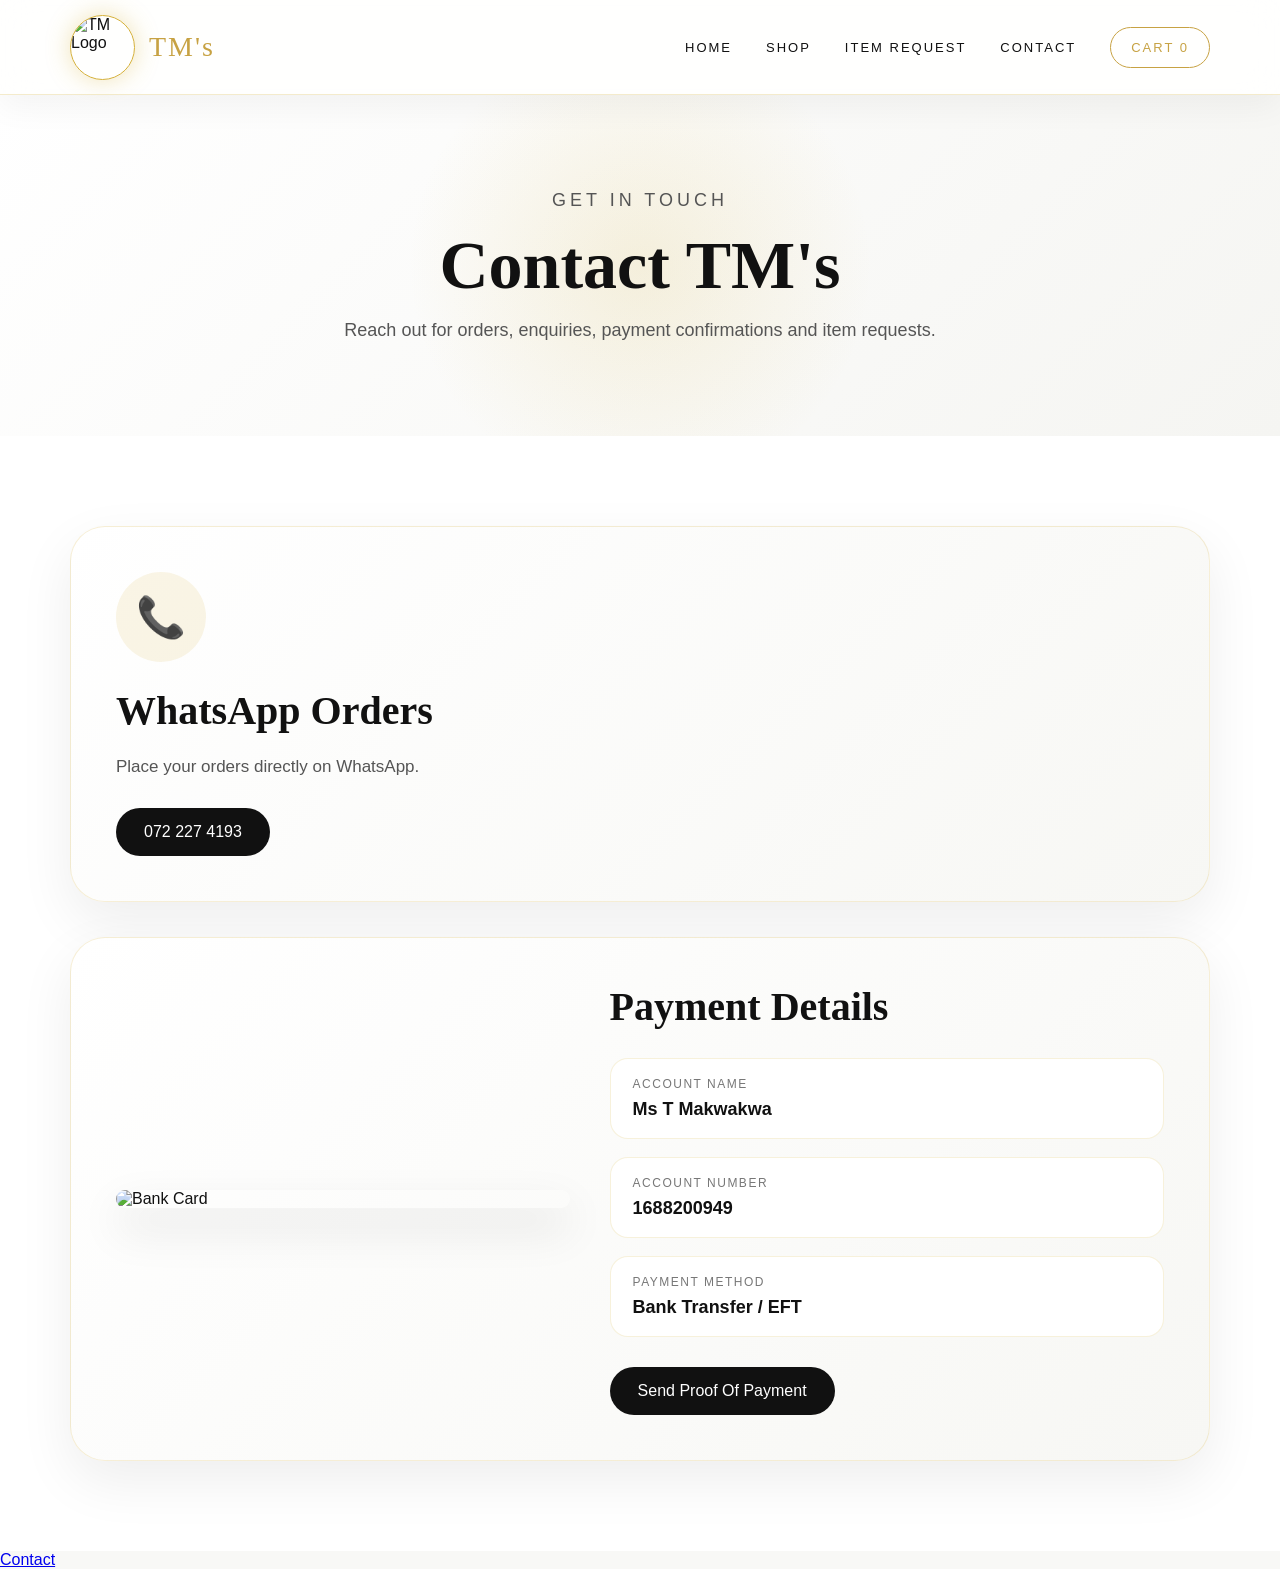
==== contact.html @ 7e1425c6 "Add files via upload" ====
<!DOCTYPE html>
<html lang="en">
<head>
  <meta charset="UTF-8" />
  <meta name="viewport" content="width=device-width, initial-scale=1.0" />
  <title>Contact | TM's Perfume Paradise</title>
  <link rel="stylesheet" href="style.css" />
</head>
<body>

  <nav class="navbar">
    <div class="logo">
      <img src="assets/logo.png" alt="TM Logo">
      <span>TM's</span>
    </div>

    <ul class="nav-links">
      <li><a href="index.html">Home</a></li>

      <li class="dropdown">
        <a href="#">Shop</a>
        <ul class="dropdown-menu">
          <li><a href="shop.html">Skin Care</a></li>
          <li><a href="villa.html">Villa</a></li>
          <li><a href="mscents.html">M-scents</a></li>
          <li><a href="fine-fragrances.html">Fine Fragrances</a></li>
          <li><a href="dubai.html">Dubai Scents</a></li>
        </ul>
      </li>

      <li><a href="item-request.html">Item Request</a></li>
      <li><a href="contact.html">Contact</a></li>
      <li><a class="cart-btn" href="cart.html">Cart <span id="cart-count">0</span></a></li>
    </ul>
  </nav>

  <section class="contact-hero">
    <p class="section-tag">Get In Touch</p>
    <h1>Contact TM's</h1>
    <p>
      Reach out for orders, enquiries, payment confirmations and item requests.
    </p>
  </section>

  <section class="contact-section">

    <div class="contact-grid">

      <div class="contact-card">
        <div class="contact-icon">📞</div>
        <h2>WhatsApp Orders</h2>
        <p>
          Place your orders directly on WhatsApp.
        </p>

        <a href="https://wa.me/27722274193" target="_blank">
          072 227 4193
        </a>
      </div>

      <div class="contact-card payment-card">
        <img src="assets/card.png" alt="Bank Card">

        <div class="payment-info">
          <h2>Payment Details</h2>

          <div class="payment-detail">
            <span>Account Name</span>
            <strong>Ms T Makwakwa</strong>
          </div>

          <div class="payment-detail">
            <span>Account Number</span>
            <strong>1688200949</strong>
          </div>

          <div class="payment-detail">
            <span>Payment Method</span>
            <strong>Bank Transfer / EFT</strong>
          </div>

          <a href="https://wa.me/27722274193" target="_blank" class="payment-btn">
            Send Proof Of Payment
          </a>
        </div>
      </div>

    </div>

  </section>

  <script src="script.js"></script>
</body>
</html>
<a href="contact.html">Contact</a>
---- style.css ----
*{
  margin: 0;
  padding: 0;
  box-sizing: border-box;
}

body{
  background: #f8f8f6;
  color: #111;
  font-family: Arial, Helvetica, sans-serif;
  overflow-x: hidden;
}

/* NAVBAR */

.navbar{
  height: 95px;
  padding: 0 70px;
  display: flex;
  justify-content: space-between;
  align-items: center;
  background: rgba(255,255,255,0.88);
  backdrop-filter: blur(18px);
  border-bottom: 1px solid rgba(212,175,55,0.25);
  position: sticky;
  top: 0;
  z-index: 1000;
  box-shadow: 0 10px 35px rgba(0,0,0,0.05);
}

.logo{
  display: flex;
  align-items: center;
  gap: 14px;
}

.logo img{
  height: 65px;
  width: 65px;
  object-fit: cover;
  border-radius: 50%;
  border: 1px solid #d4af37;
  box-shadow: 0 0 25px rgba(212,175,55,0.35);
}

.logo span{
  font-family: Georgia, serif;
  font-size: 28px;
  color: #c7a243;
  letter-spacing: 2px;
}

.nav-links{
  list-style: none;
  display: flex;
  align-items: center;
  gap: 34px;
}

.nav-links li{
  position: relative;
}

.nav-links a{
  color: #111;
  text-decoration: none;
  font-size: 13px;
  letter-spacing: 2px;
  text-transform: uppercase;
  transition: 0.3s;
}

.nav-links a:hover{
  color: #c7a243;
}

.nav-links a::after{
  content: "";
  width: 0;
  height: 1px;
  background: #c7a243;
  position: absolute;
  left: 0;
  bottom: -8px;
  transition: 0.3s;
}

.nav-links a:hover::after{
  width: 100%;
}

.cart-btn{
  border: 1px solid #c7a243;
  padding: 12px 20px;
  border-radius: 30px;
  color: #c7a243 !important;
}

.cart-btn:hover{
  background: #c7a243;
  color: white !important;
}

/* DROPDOWN */

.dropdown{
  position: relative;
  padding: 30px 0;
}

.dropdown > a{
  display: inline-block;
}

.dropdown-menu{
  position: absolute;
  top: 85px;
  left: 0;
  width: 240px;

  background: rgba(255,255,255,0.98);
  list-style: none;

  border: 1px solid rgba(212,175,55,0.25);
  border-radius: 18px;

  overflow: hidden;

  box-shadow: 0 20px 45px rgba(0,0,0,0.12);

  opacity: 0;
  visibility: hidden;
  transform: translateY(10px);

  transition: 0.3s;
  z-index: 999;
}

.dropdown-menu li{
  border-bottom: 1px solid rgba(0,0,0,0.06);
}

.dropdown-menu li:last-child{
  border-bottom: none;
}

.dropdown-menu li a{
  display: block;
  padding: 16px 20px;
  color: #111;
  font-size: 13px;
  letter-spacing: 1px;
}

.dropdown-menu li:hover{
  background: #c7a243;
}

.dropdown-menu li:hover a{
  color: white;
}

/* FIXED HOVER */

.dropdown:hover .dropdown-menu{
  opacity: 1;
  visibility: visible;
  transform: translateY(0);
}

/* HERO */

.hero{
  min-height: 88vh;
  padding: 70px;
  display: grid;
  grid-template-columns: 1.1fr 0.9fr;
  align-items: center;
  position: relative;
  overflow: hidden;
  background:
    radial-gradient(circle at 75% 40%, rgba(212,175,55,0.13), transparent 30%),
    linear-gradient(135deg, #ffffff 0%, #f6f6f4 60%, #ecebe7 100%);
}

.hero::before{
  content: "TM";
  position: absolute;
  right: -40px;
  bottom: -120px;
  font-size: 360px;
  font-family: Georgia, serif;
  color: rgba(0,0,0,0.03);
  z-index: 0;
}

.gold-blur{
  position: absolute;
  width: 360px;
  height: 360px;
  background: rgba(212,175,55,0.16);
  filter: blur(120px);
  left: -80px;
  top: 160px;
}

.hero-content{
  position: relative;
  z-index: 2;
  animation: fadeUp 1s ease;
}

.small-title{
  color: #c7a243;
  letter-spacing: 4px;
  text-transform: uppercase;
  font-size: 13px;
  margin-bottom: 22px;
}

.hero h1{
  font-family: Georgia, serif;
  font-size: 78px;
  line-height: 0.98;
  margin-bottom: 28px;
  color: #111;
}

.hero-text{
  max-width: 560px;
  color: #555;
  font-size: 18px;
  line-height: 1.8;
  margin-bottom: 38px;
}

.hero-buttons{
  display: flex;
  gap: 18px;
  flex-wrap: wrap;
}

.primary-btn,
.secondary-btn{
  text-decoration: none;
  padding: 16px 34px;
  border-radius: 40px;
  text-transform: uppercase;
  letter-spacing: 2px;
  font-size: 13px;
  transition: 0.35s;
}

.primary-btn{
  background: #111;
  color: white;
  box-shadow: 0 0 30px rgba(0,0,0,0.12);
}

.primary-btn:hover{
  background: #c7a243;
  color: white;
  transform: translateY(-5px);
  box-shadow: 0 0 45px rgba(212,175,55,0.35);
}

.secondary-btn{
  color: #111;
  border: 1px solid rgba(0,0,0,0.18);
  background: rgba(255,255,255,0.7);
}

.secondary-btn:hover{
  border-color: #c7a243;
  color: #c7a243;
  transform: translateY(-5px);
}

/* HERO IMAGE */

.hero-image{
  position: relative;
  display: flex;
  justify-content: center;
  align-items: center;
  z-index: 2;
}

.hero-image img{
  width: 390px;
  height: 390px;
  object-fit: cover;
  border-radius: 50%;
  border: 1px solid rgba(212,175,55,0.5);
  box-shadow:
    0 25px 70px rgba(0,0,0,0.12),
    0 0 40px rgba(212,175,55,0.18);
  animation: floatImage 4s ease-in-out infinite;
}

.circle{
  position: absolute;
  width: 480px;
  height: 480px;
  border-radius: 50%;
  border: 1px solid rgba(212,175,55,0.45);
  animation: rotateCircle 16s linear infinite;
}

.circle::before{
  content: "";
  position: absolute;
  top: 35px;
  left: 55px;
  width: 14px;
  height: 14px;
  background: #c7a243;
  border-radius: 50%;
  box-shadow: 0 0 25px #c7a243;
}

@keyframes floatImage{
  0%,100%{
    transform: translateY(0);
  }
  50%{
    transform: translateY(-18px);
  }
}

@keyframes rotateCircle{
  from{
    transform: rotate(0deg);
  }
  to{
    transform: rotate(360deg);
  }
}

@keyframes fadeUp{
  from{
    opacity: 0;
    transform: translateY(45px);
  }
  to{
    opacity: 1;
    transform: translateY(0);
  }
}

/* FEATURED */

.featured{
  padding: 100px 70px;
  background:
    linear-gradient(180deg, #ffffff 0%, #f7f7f5 50%, #ffffff 100%);
}

.section-tag{
  text-align: center;
  color: #c7a243;
  letter-spacing: 4px;
  text-transform: uppercase;
  font-size: 13px;
  margin-bottom: 15px;
}

.featured h2{
  text-align: center;
  font-family: Georgia, serif;
  font-size: 54px;
  margin-bottom: 60px;
  color: #111;
}

.brand-container{
  display: grid;
  grid-template-columns: repeat(4, 1fr);
  gap: 26px;
}

.brand-card{
  height: 460px;
  position: relative;
  overflow: hidden;
  border-radius: 28px;
  background: white;
  border: 1px solid rgba(212,175,55,0.18);
  cursor: pointer;
  transition: 0.5s;
  box-shadow: 0 18px 45px rgba(0,0,0,0.06);
}

.brand-card::before{
  content: "";
  position: absolute;
  inset: 0;
  background:
    linear-gradient(to top,
    rgba(0,0,0,0.82),
    rgba(0,0,0,0.12),
    rgba(255,255,255,0));
  z-index: 1;
}

.brand-card::after{
  content: "";
  position: absolute;
  inset: 14px;
  border: 1px solid rgba(212,175,55,0.4);
  border-radius: 22px;
  z-index: 2;
  opacity: 0;
  transform: scale(1.08);
  transition: 0.45s;
}

.brand-card:hover{
  transform: translateY(-18px) scale(1.02);
  box-shadow:
    0 30px 65px rgba(0,0,0,0.12),
    0 0 35px rgba(212,175,55,0.18);
}

.brand-card:hover::after{
  opacity: 1;
  transform: scale(1);
}

.brand-card img{
  width: 100%;
  height: 100%;
  object-fit: cover;
  filter: grayscale(20%) contrast(1.05);
  transition: 0.7s ease;
}

.brand-card:hover img{
  transform: scale(1.15);
  filter: grayscale(0%);
}

.brand-info{
  position: absolute;
  left: 28px;
  right: 28px;
  bottom: 30px;
  z-index: 3;
  transition: 0.45s;
}

.brand-info h3{
  font-family: Georgia, serif;
  font-size: 31px;
  margin-bottom: 12px;
  color: white;
}

.brand-info p{
  color: #f3f3f3;
  font-size: 15px;
  line-height: 1.6;
  margin-bottom: 16px;
  opacity: 0;
  transform: translateY(15px);
  transition: 0.45s;
}

.brand-info span{
  color: #f1c96a;
  letter-spacing: 2px;
  text-transform: uppercase;
  font-size: 12px;
  opacity: 0;
  transform: translateY(15px);
  display: inline-block;
  transition: 0.45s;
}

.brand-card:hover .brand-info{
  bottom: 48px;
}

.brand-card:hover .brand-info h3{
  color: #f1c96a;
}

.brand-card:hover .brand-info p,
.brand-card:hover .brand-info span{
  opacity: 1;
  transform: translateY(0);
}

/* RESPONSIVE */

@media(max-width: 1050px){
  .hero{
    grid-template-columns: 1fr;
    text-align: center;
  }

  .hero-text{
    margin: auto;
  }

  .hero-buttons{
    justify-content: center;
  }

  .hero-image{
    margin-top: 60px;
  }

  .brand-container{
    grid-template-columns: repeat(2, 1fr);
  }
}

@media(max-width: 720px){
  .navbar{
    height: auto;
    padding: 22px;
    flex-direction: column;
    gap: 25px;
  }

  .nav-links{
    flex-direction: column;
    gap: 20px;
  }

  .hero{
    padding: 55px 24px;
  }

  .hero h1{
    font-size: 46px;
  }

  .hero-image img{
    width: 260px;
    height: 260px;
  }

  .circle{
    width: 320px;
    height: 320px;
  }

  .featured{
    padding: 70px 24px;
  }

  .featured h2{
    font-size: 38px;
  }

  .brand-container{
    grid-template-columns: 1fr;
  }
}
/* SHOP PAGE */

.shop-hero{
  padding: 90px 70px;
  text-align: center;
  background:
    radial-gradient(circle at center, rgba(212,175,55,0.14), transparent 35%),
    linear-gradient(135deg, #ffffff, #f5f5f2);
}

.shop-hero h1{
  font-family: Georgia, serif;
  font-size: 62px;
  margin: 15px 0;
}

.shop-hero p{
  color: #555;
  font-size: 18px;
}

.products-section{
  padding: 80px 70px;
  background: #fff;
}

.products-grid{
  display: grid;
  grid-template-columns: repeat(3, 1fr);
  gap: 35px;
}

.product-card{
  background: white;
  border: 1px solid rgba(212,175,55,0.25);
  border-radius: 28px;
  overflow: hidden;
  padding-bottom: 25px;
  box-shadow: 0 18px 45px rgba(0,0,0,0.07);
  transition: 0.4s;
}

.product-card:hover{
  transform: translateY(-12px);
  box-shadow: 0 28px 65px rgba(0,0,0,0.13);
}

.product-card img{
  width: 100%;
  height: 310px;
  object-fit: cover;
  background: #f1f1f1;
}

.product-card h3{
  font-family: Georgia, serif;
  font-size: 25px;
  margin: 22px 22px 10px;
}

.product-card p{
  color: #555;
  line-height: 1.6;
  margin: 0 22px 18px;
  min-height: 75px;
}

.product-card h4{
  margin: 0 22px 20px;
  font-size: 24px;
  color: #c7a243;
}

.product-card button{
  margin: 0 22px;
  padding: 14px 25px;
  border: none;
  background: #111;
  color: white;
  border-radius: 40px;
  cursor: pointer;
  letter-spacing: 1px;
  transition: 0.3s;
}

.product-card button:hover{
  background: #c7a243;
  transform: translateY(-3px);
}

/* CART */

.cart-panel{
  display: none;
  position: fixed;
  inset: 0;
  background: rgba(0,0,0,0.45);
  z-index: 3000;
  justify-content: flex-end;
}

.cart-box{
  width: 420px;
  height: 100%;
  background: white;
  padding: 30px;
  box-shadow: -20px 0 60px rgba(0,0,0,0.2);
  overflow-y: auto;
  animation: slideCart 0.35s ease;
}

@keyframes slideCart{
  from{
    transform: translateX(100%);
  }
  to{
    transform: translateX(0);
  }
}

.close-cart{
  float: right;
  border: none;
  background: #111;
  color: white;
  font-size: 26px;
  width: 42px;
  height: 42px;
  border-radius: 50%;
  cursor: pointer;
}

.cart-box h2{
  font-family: Georgia, serif;
  font-size: 34px;
  margin-bottom: 30px;
}

.cart-item{
  border-bottom: 1px solid #eee;
  padding: 15px 0;
}

.cart-item h4{
  margin-bottom: 8px;
}

.cart-item button{
  margin-top: 8px;
  border: none;
  background: #c7a243;
  color: white;
  padding: 8px 14px;
  border-radius: 20px;
  cursor: pointer;
}

#cart-total{
  margin-top: 25px;
  font-size: 24px;
}

.checkout-btn,
.clear-btn{
  width: 100%;
  margin-top: 18px;
  padding: 15px;
  border-radius: 40px;
  border: none;
  cursor: pointer;
  font-weight: bold;
}

.checkout-btn{
  background: #111;
  color: white;
}

.clear-btn{
  background: #eee;
  color: #111;
}

@media(max-width: 1000px){
  .products-grid{
    grid-template-columns: repeat(2, 1fr);
  }
}

@media(max-width: 700px){
  .products-section,
  .shop-hero{
    padding: 55px 24px;
  }

  .products-grid{
    grid-template-columns: 1fr;
  }

  .shop-hero h1{
    font-size: 42px;
  }

  .cart-box{
    width: 100%;
  }
}
/* VILLA PAGE */

.villa-section{
  padding: 90px 70px;
  background: #fff;
  display: flex;
  flex-direction: column;
  gap: 70px;
}

.villa-product{
  display: grid;
  grid-template-columns: 0.9fr 1.1fr;
  gap: 60px;
  align-items: center;
  background: linear-gradient(135deg, #fff, #f7f7f4);
  border: 1px solid rgba(212,175,55,0.22);
  border-radius: 34px;
  padding: 45px;
  box-shadow: 0 25px 70px rgba(0,0,0,0.07);
}

.villa-product.reverse{
  grid-template-columns: 1.1fr 0.9fr;
}

.villa-product.reverse .villa-image{
  order: 2;
}

.villa-image{
  background: radial-gradient(circle, rgba(212,175,55,0.18), transparent 60%);
  border-radius: 30px;
  display: flex;
  justify-content: center;
  align-items: center;
  min-height: 500px;
}

.villa-image img{
  max-width: 85%;
  max-height: 460px;
  object-fit: contain;
  filter: drop-shadow(0 30px 35px rgba(0,0,0,0.22));
  animation: floatImage 4s ease-in-out infinite;
}

.villa-details h2{
  font-family: Georgia, serif;
  font-size: 56px;
  margin: 10px 0;
  color: #111;
}

.villa-details h3{
  color: #c7a243;
  font-size: 32px;
  margin-bottom: 30px;
}

.villa-details label{
  display: block;
  font-size: 13px;
  letter-spacing: 2px;
  text-transform: uppercase;
  margin-bottom: 12px;
  color: #555;
}

.villa-details select{
  width: 100%;
  padding: 18px 20px;
  border-radius: 40px;
  border: 1px solid rgba(0,0,0,0.18);
  background: white;
  font-size: 16px;
  margin-bottom: 25px;
  outline: none;
}

.villa-details select:focus{
  border-color: #c7a243;
  box-shadow: 0 0 0 4px rgba(212,175,55,0.15);
}

.villa-details button{
  padding: 16px 38px;
  border: none;
  background: #111;
  color: white;
  border-radius: 40px;
  cursor: pointer;
  letter-spacing: 2px;
  text-transform: uppercase;
  transition: 0.3s;
}

.villa-details button:hover{
  background: #c7a243;
  transform: translateY(-4px);
  box-shadow: 0 18px 35px rgba(212,175,55,0.3);
}

@media(max-width: 900px){
  .villa-product,
  .villa-product.reverse{
    grid-template-columns: 1fr;
  }

  .villa-product.reverse .villa-image{
    order: 0;
  }

  .villa-section{
    padding: 55px 24px;
  }

  .villa-product{
    padding: 28px;
  }

  .villa-details h2{
    font-size: 40px;
  }
}
.size-select{
  width: calc(100% - 44px);
  margin: 0 22px 20px;
  padding: 14px 18px;
  border-radius: 40px;
  border: 1px solid rgba(0,0,0,0.18);
  background: white;
  outline: none;
  font-size: 15px;
}

.size-select:focus{
  border-color: #c7a243;
  box-shadow: 0 0 0 4px rgba(212,175,55,0.15);
}
/* ITEM REQUEST PAGE */

.request-hero{
  padding: 95px 70px;
  text-align: center;
  background:
    radial-gradient(circle at center, rgba(212,175,55,0.14), transparent 35%),
    linear-gradient(135deg, #ffffff, #f4f4f1);
}

.request-hero h1{
  font-family: Georgia, serif;
  font-size: 64px;
  margin: 15px 0;
  color: #111;
}

.request-hero p{
  color: #555;
  max-width: 680px;
  margin: auto;
  font-size: 18px;
  line-height: 1.7;
}

.request-section{
  padding: 85px 70px;
  background: white;
}

.request-box{
  display: grid;
  grid-template-columns: 0.9fr 1.1fr;
  gap: 55px;
  align-items: center;
  max-width: 1150px;
  margin: auto;
  background: linear-gradient(135deg, #fff, #f7f7f4);
  border: 1px solid rgba(212,175,55,0.25);
  border-radius: 34px;
  padding: 50px;
  box-shadow: 0 25px 70px rgba(0,0,0,0.08);
}

.request-info h2{
  font-family: Georgia, serif;
  font-size: 48px;
  margin-bottom: 20px;
  color: #111;
}

.request-info p{
  color: #555;
  line-height: 1.8;
  font-size: 17px;
  margin-bottom: 30px;
}

.request-points{
  display: grid;
  gap: 15px;
}

.request-points span{
  background: white;
  padding: 16px 20px;
  border-radius: 18px;
  border: 1px solid rgba(212,175,55,0.22);
  color: #111;
  box-shadow: 0 10px 25px rgba(0,0,0,0.04);
}

.request-form{
  background: white;
  padding: 35px;
  border-radius: 28px;
  border: 1px solid rgba(212,175,55,0.18);
}

.request-form label{
  display: block;
  margin-bottom: 9px;
  color: #333;
  font-size: 13px;
  letter-spacing: 1.5px;
  text-transform: uppercase;
}

.request-form input,
.request-form textarea,
.request-form select{
  width: 100%;
  padding: 16px 18px;
  margin-bottom: 22px;
  border-radius: 18px;
  border: 1px solid rgba(0,0,0,0.15);
  outline: none;
  font-size: 15px;
  background: #fff;
}

.request-form textarea{
  height: 130px;
  resize: none;
}

.request-form input:focus,
.request-form textarea:focus,
.request-form select:focus{
  border-color: #c7a243;
  box-shadow: 0 0 0 4px rgba(212,175,55,0.14);
}

.request-form button{
  width: 100%;
  padding: 17px;
  border: none;
  border-radius: 40px;
  background: #111;
  color: white;
  cursor: pointer;
  text-transform: uppercase;
  letter-spacing: 2px;
  transition: 0.3s;
}

.request-form button:hover{
  background: #c7a243;
  transform: translateY(-4px);
}

@media(max-width: 900px){
  .request-box{
    grid-template-columns: 1fr;
    padding: 30px;
  }

  .request-section,
  .request-hero{
    padding: 55px 24px;
  }

  .request-hero h1{
    font-size: 42px;
  }

  .request-info h2{
    font-size: 36px;
  }
}
/* CART PAGE */

.cart-page-hero{
  padding: 90px 70px;
  text-align: center;
  background:
    radial-gradient(circle at center, rgba(212,175,55,0.14), transparent 35%),
    linear-gradient(135deg, #ffffff, #f4f4f1);
}

.cart-page-hero h1{
  font-family: Georgia, serif;
  font-size: 62px;
  margin: 15px 0;
  color: #111;
}

.cart-page-hero p{
  color: #555;
  font-size: 18px;
}

.cart-page-section{
  padding: 80px 70px;
  background: white;
}

.cart-page-box{
  display: grid;
  grid-template-columns: 1.4fr 0.6fr;
  gap: 35px;
  max-width: 1200px;
  margin: auto;
}

.cart-page-item{
  display: grid;
  grid-template-columns: 130px 1fr auto;
  gap: 25px;
  align-items: center;
  background: #fff;
  border: 1px solid rgba(212,175,55,0.22);
  border-radius: 26px;
  padding: 20px;
  margin-bottom: 20px;
  box-shadow: 0 15px 35px rgba(0,0,0,0.06);
}

.cart-page-item img{
  width: 130px;
  height: 130px;
  object-fit: cover;
  border-radius: 20px;
  background: #f1f1f1;
}

.cart-page-info h3{
  font-family: Georgia, serif;
  font-size: 24px;
  color: #111;
  margin-bottom: 8px;
}

.cart-page-info p{
  color: #555;
  margin-bottom: 8px;
}

.cart-page-actions{
  display: flex;
  align-items: center;
  gap: 10px;
}

.cart-page-actions button{
  width: 36px;
  height: 36px;
  border: none;
  border-radius: 50%;
  background: #111;
  color: white;
  cursor: pointer;
  font-size: 18px;
}

.cart-page-actions button:hover{
  background: #c7a243;
}

.remove-cart-item{
  background: #eee !important;
  color: #111 !important;
  width: auto !important;
  padding: 0 15px;
  border-radius: 20px !important;
  font-size: 13px !important;
}

.cart-summary{
  background: linear-gradient(135deg, #fff, #f7f7f4);
  border: 1px solid rgba(212,175,55,0.25);
  border-radius: 30px;
  padding: 30px;
  height: fit-content;
  position: sticky;
  top: 120px;
  box-shadow: 0 20px 45px rgba(0,0,0,0.07);
}

.cart-summary h2{
  font-family: Georgia, serif;
  font-size: 32px;
  margin-bottom: 20px;
}

.cart-summary h3{
  font-size: 26px;
  color: #c7a243;
  margin-bottom: 25px;
}

.cart-summary label{
  display: block;
  text-transform: uppercase;
  letter-spacing: 1.5px;
  font-size: 13px;
  margin-bottom: 10px;
}

.cart-summary select{
  width: 100%;
  padding: 15px;
  border-radius: 18px;
  border: 1px solid rgba(0,0,0,0.18);
  margin-bottom: 20px;
}

.cart-summary button{
  width: 100%;
  padding: 16px;
  border: none;
  border-radius: 40px;
  background: #111;
  color: white;
  cursor: pointer;
  letter-spacing: 1px;
  text-transform: uppercase;
  margin-bottom: 14px;
}

.cart-summary button:hover{
  background: #c7a243;
}

.clear-cart-page{
  background: #eee !important;
  color: #111 !important;
}

.empty-cart{
  text-align: center;
  padding: 60px;
  background: #f8f8f6;
  border-radius: 28px;
  border: 1px solid rgba(212,175,55,0.22);
}

.empty-cart h2{
  font-family: Georgia, serif;
  font-size: 34px;
  margin-bottom: 15px;
}

.empty-cart a{
  display: inline-block;
  margin-top: 20px;
  padding: 14px 30px;
  background: #111;
  color: white;
  text-decoration: none;
  border-radius: 40px;
}

@media(max-width: 900px){
  .cart-page-box{
    grid-template-columns: 1fr;
  }

  .cart-page-item{
    grid-template-columns: 1fr;
    text-align: center;
  }

  .cart-page-item img{
    margin: auto;
  }

  .cart-page-actions{
    justify-content: center;
  }

  .cart-page-section,
  .cart-page-hero{
    padding: 55px 24px;
  }

  .cart-page-hero h1{
    font-size: 42px;
  }
}
/* CONTACT PAGE */

.contact-hero{
  padding: 95px 70px;
  text-align: center;
  background:
    radial-gradient(circle at center, rgba(212,175,55,0.15), transparent 35%),
    linear-gradient(135deg, #ffffff, #f5f5f2);
}

.contact-hero h1{
  font-family: Georgia, serif;
  font-size: 68px;
  margin: 15px 0;
  color: #111;
}

.contact-hero p{
  color: #555;
  font-size: 18px;
}

.contact-section{
  padding: 90px 70px;
  background: white;
}

.contact-grid{
  max-width: 1200px;
  margin: auto;
  display: grid;
  gap: 35px;
}

.contact-card{
  background: linear-gradient(135deg, #fff, #f7f7f4);
  border: 1px solid rgba(212,175,55,0.2);
  border-radius: 35px;
  padding: 45px;
  box-shadow: 0 20px 55px rgba(0,0,0,0.07);
}

.contact-icon{
  width: 90px;
  height: 90px;
  border-radius: 50%;
  background: rgba(212,175,55,0.12);
  display: flex;
  justify-content: center;
  align-items: center;
  font-size: 40px;
  margin-bottom: 25px;
}

.contact-card h2{
  font-family: Georgia, serif;
  font-size: 40px;
  margin-bottom: 18px;
  color: #111;
}

.contact-card p{
  color: #555;
  font-size: 17px;
  line-height: 1.8;
  margin-bottom: 25px;
}

.contact-card a{
  display: inline-block;
  padding: 15px 28px;
  background: #111;
  color: white;
  text-decoration: none;
  border-radius: 40px;
  transition: 0.3s;
}

.contact-card a:hover{
  background: #c7a243;
  transform: translateY(-4px);
}

/* PAYMENT CARD */

.payment-card{
  display: grid;
  grid-template-columns: 0.9fr 1.1fr;
  gap: 40px;
  align-items: center;
}

.payment-card img{
  width: 100%;
  border-radius: 28px;
  object-fit: cover;
  box-shadow: 0 20px 45px rgba(0,0,0,0.12);
}

.payment-info h2{
  margin-bottom: 28px;
}

.payment-detail{
  background: white;
  padding: 18px 22px;
  border-radius: 18px;
  border: 1px solid rgba(212,175,55,0.18);
  margin-bottom: 18px;
}

.payment-detail span{
  display: block;
  font-size: 12px;
  text-transform: uppercase;
  letter-spacing: 1.5px;
  color: #777;
  margin-bottom: 8px;
}

.payment-detail strong{
  color: #111;
  font-size: 18px;
}

.payment-btn{
  margin-top: 12px;
}

@media(max-width: 900px){

  .contact-section,
  .contact-hero{
    padding: 55px 24px;
  }

  .contact-hero h1{
    font-size: 42px;
  }

  .payment-card{
    grid-template-columns: 1fr;
  }

  .contact-card{
    padding: 30px;
  }

  .contact-card h2{
    font-size: 32px;
  }
}
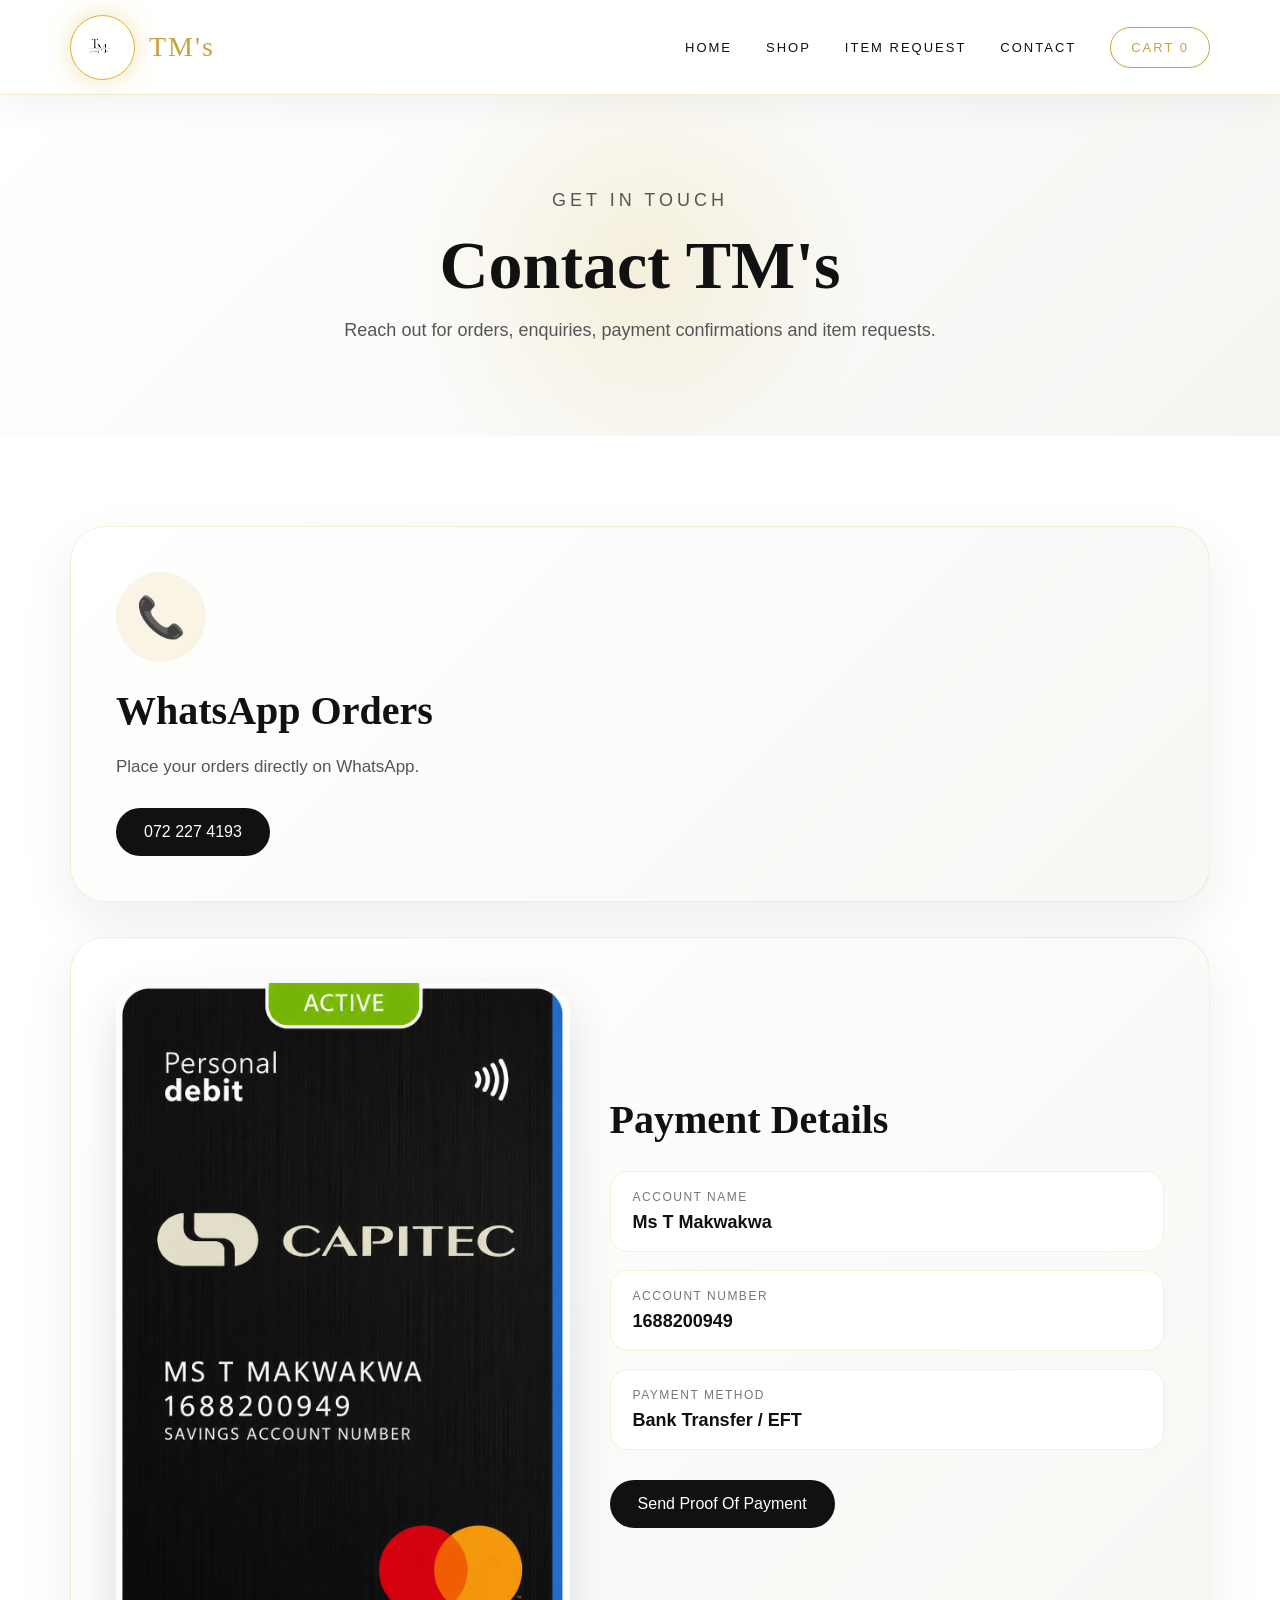
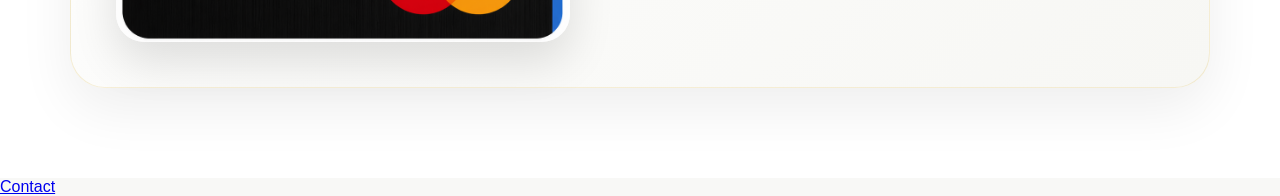
==== commit 4a56fc53: "Update contact.html" ====
--- a/contact.html
+++ b/contact.html
@@ -20,7 +20,7 @@
       <li class="dropdown">
         <a href="#">Shop</a>
         <ul class="dropdown-menu">
-          <li><a href="shop.html">Skin Care</a></li>
+          <li><a href="skincare.html">Skin Care</a></li>
           <li><a href="villa.html">Villa</a></li>
           <li><a href="mscents.html">M-scents</a></li>
           <li><a href="fine-fragrances.html">Fine Fragrances</a></li>
